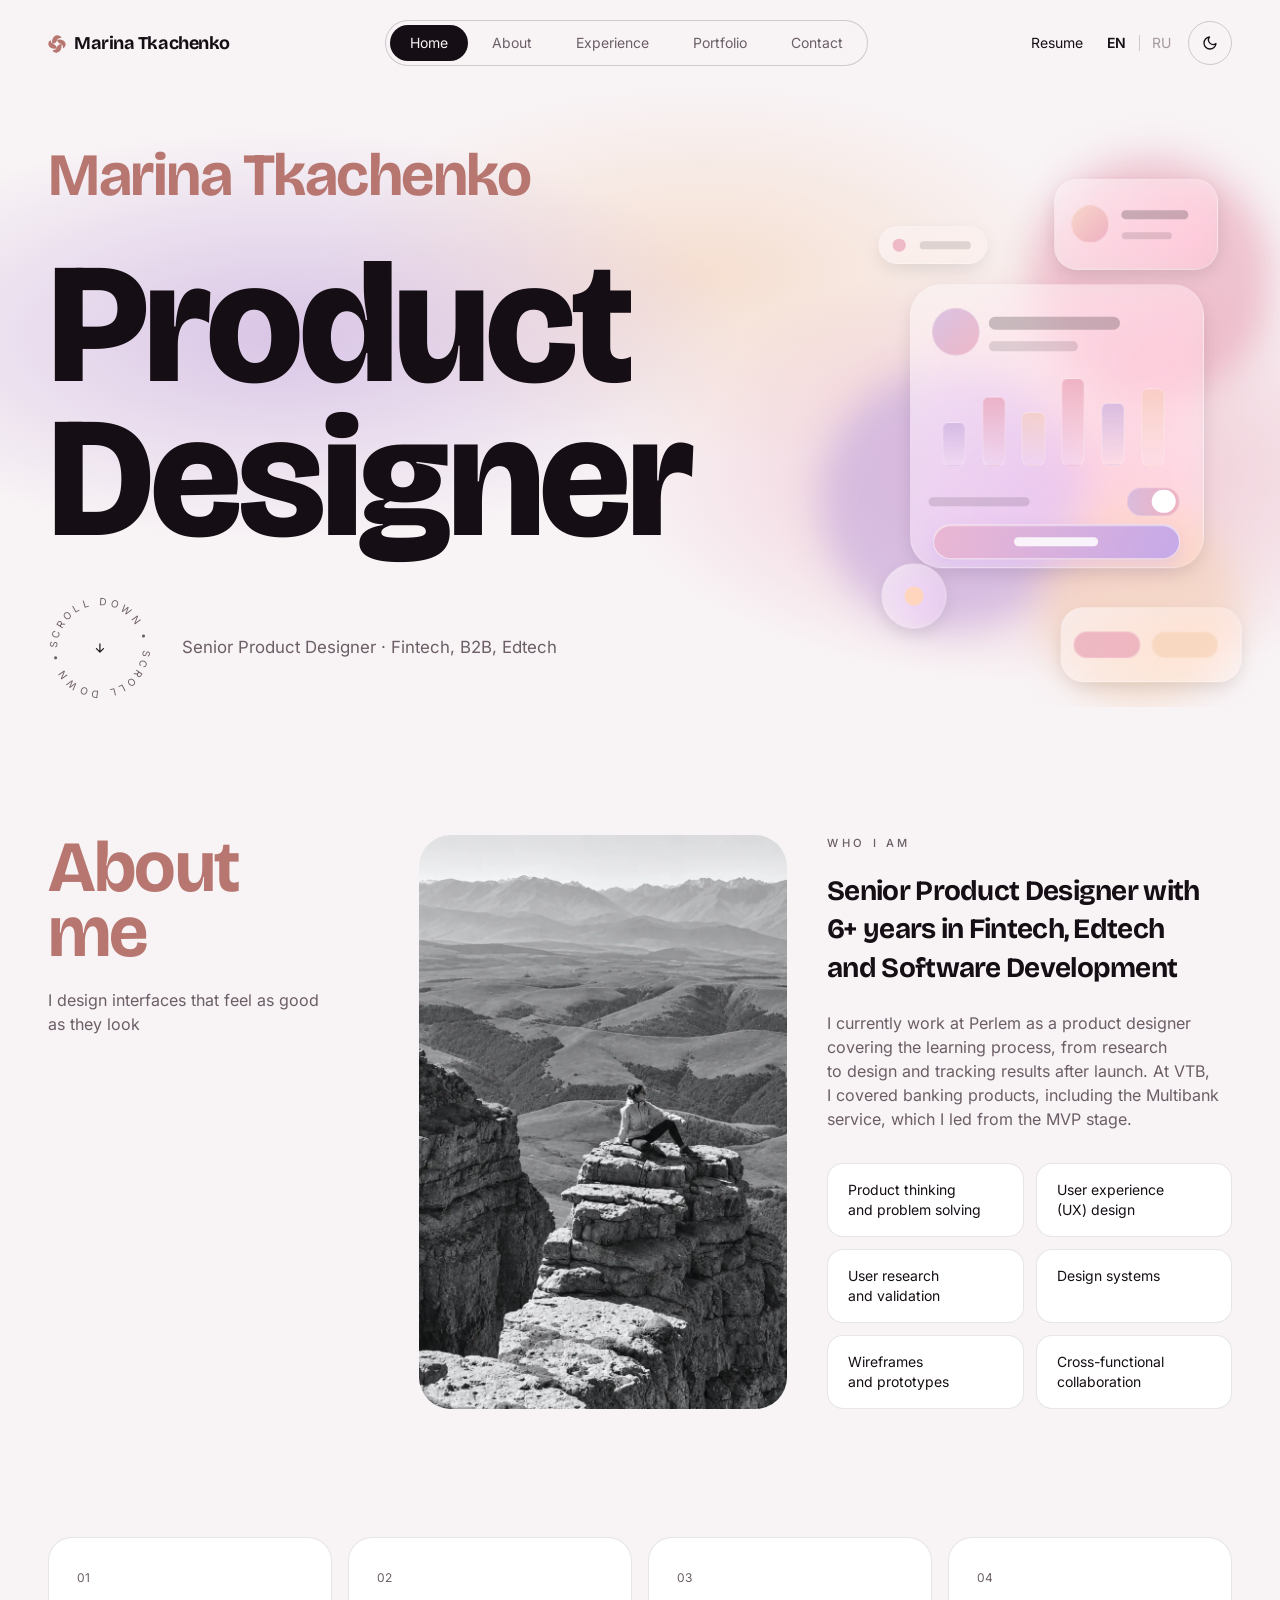
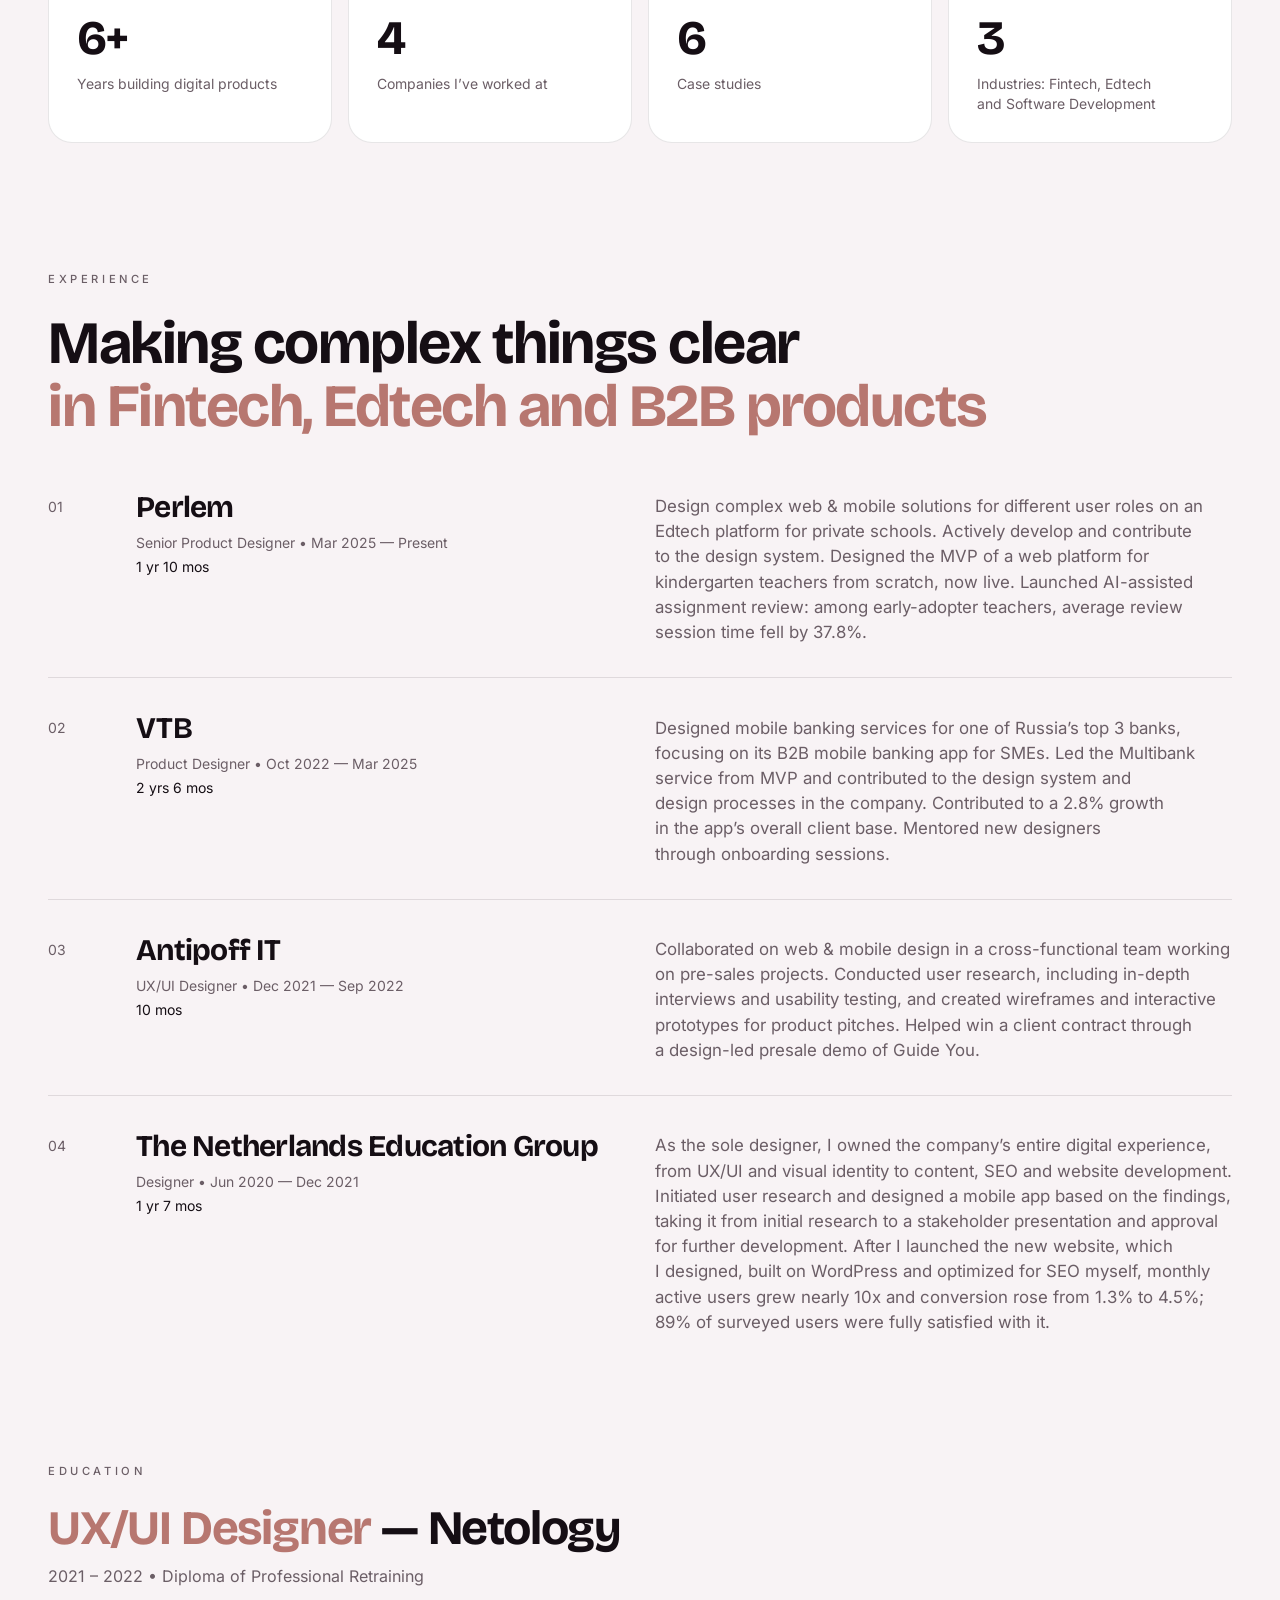
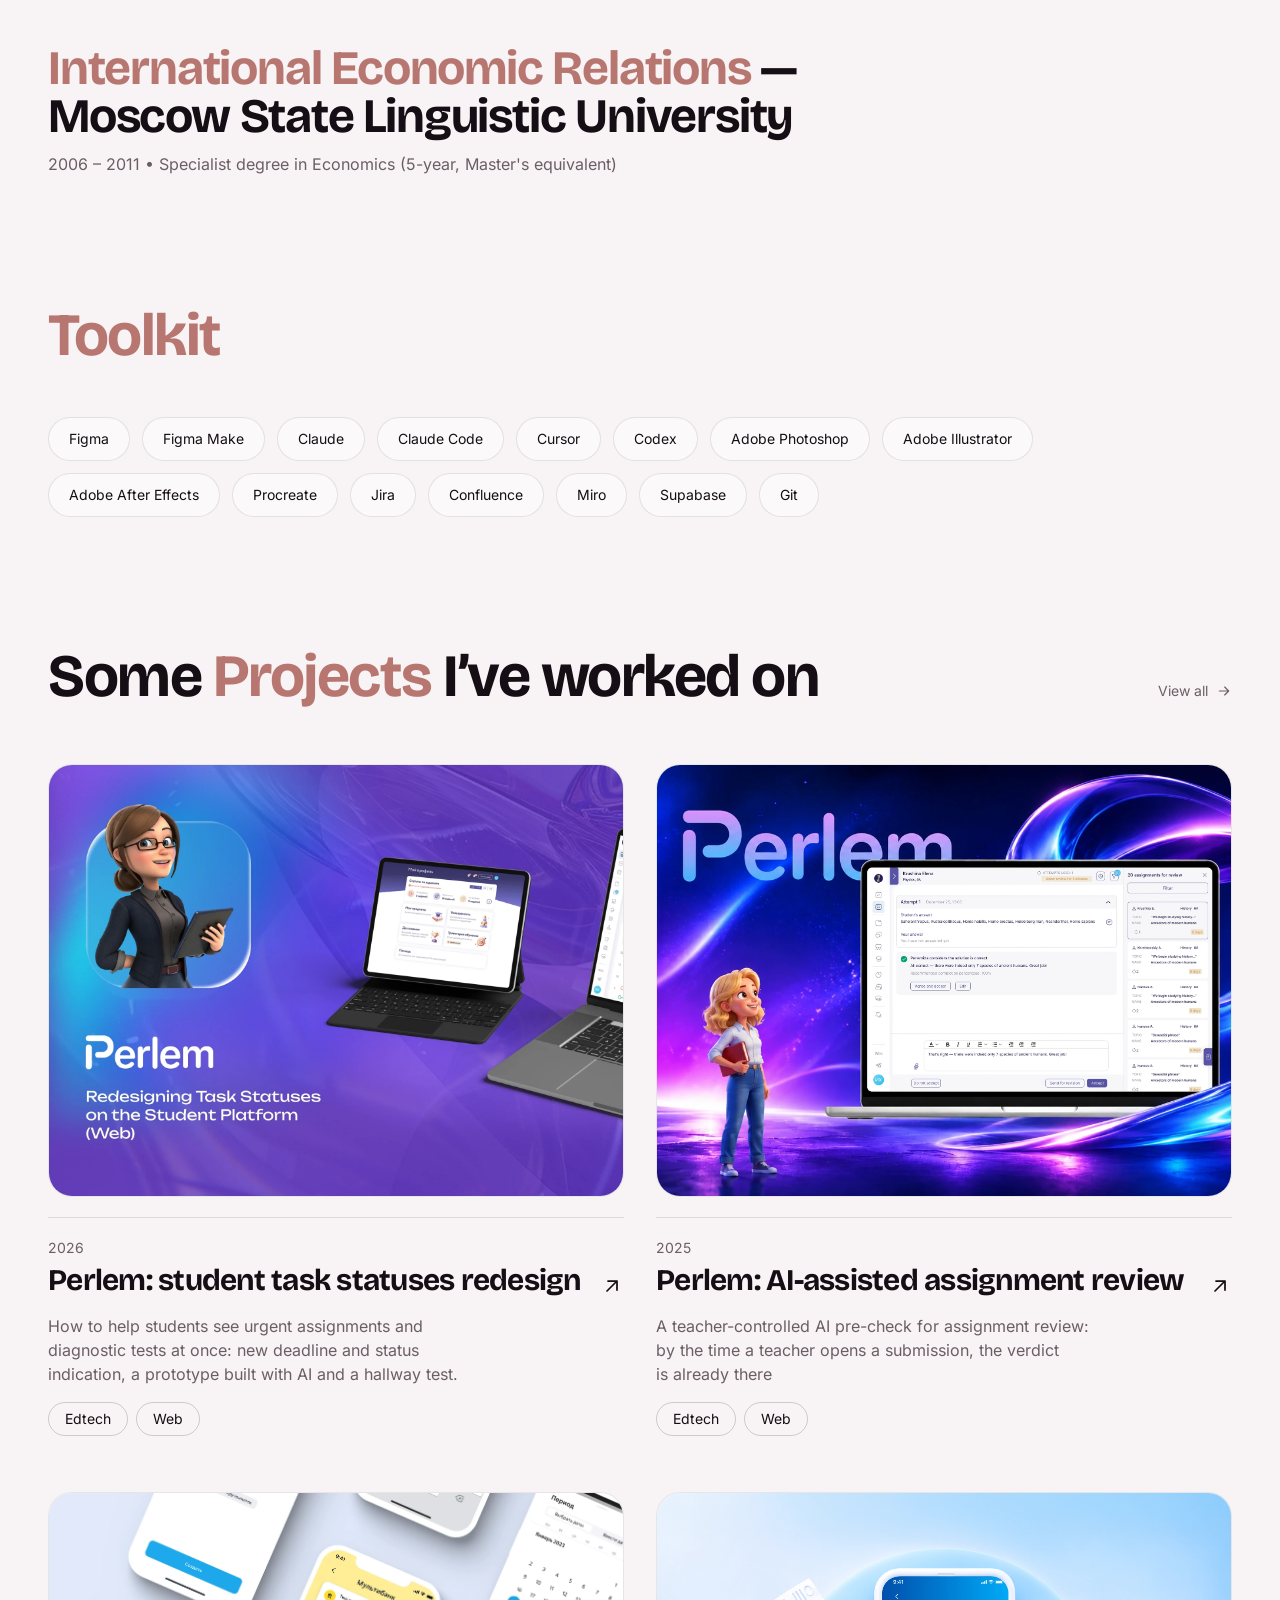
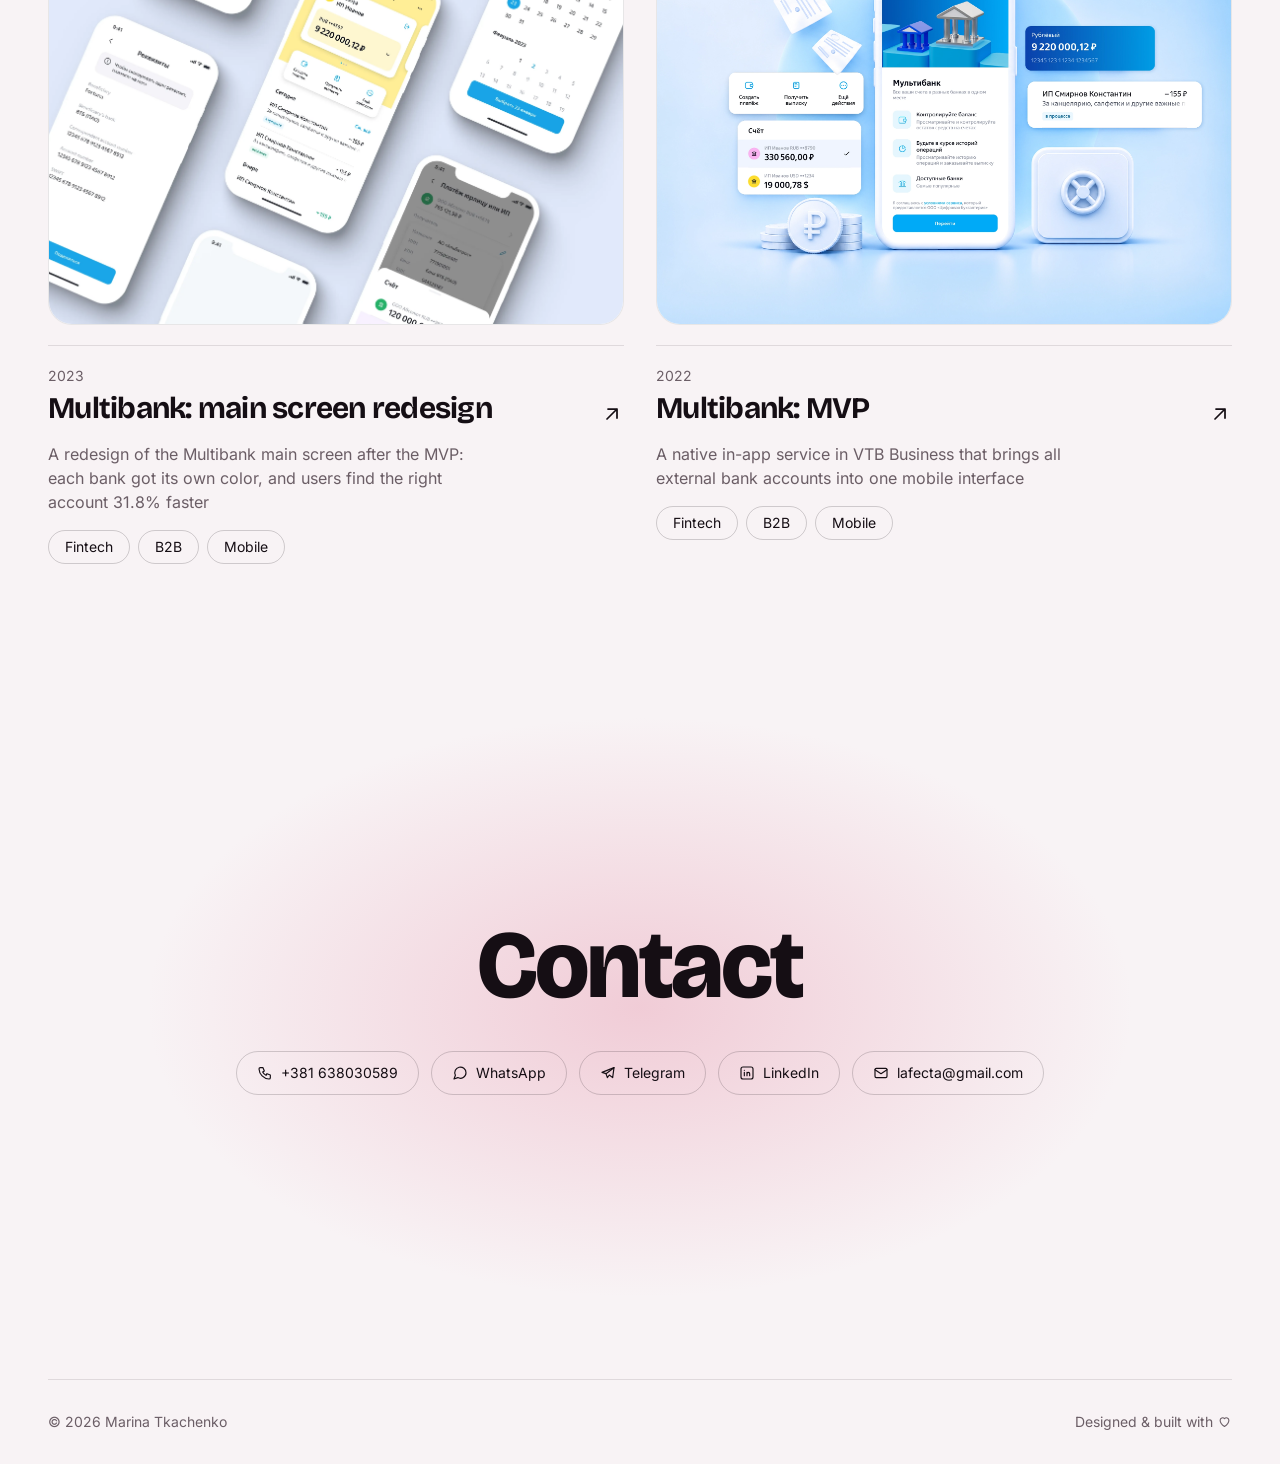
==== en/index.html @ 2d6cccb9 "Prepare for custom domain and social previews" ====
<!DOCTYPE html>
<html lang="en">
<head>
  <meta charset="UTF-8" />
  <meta name="viewport" content="width=device-width, initial-scale=1.0" />
  <title>Marina Tkachenko — Senior Product Designer</title>
  <meta name="robots" content="noindex" />
  <link rel="canonical" href="https://marinatkachenko.com/" />
  <link rel="icon" type="image/svg+xml" href="/favicon.svg" />
  <script>location.replace('/?lang=en' + location.hash);</script>
  <meta http-equiv="refresh" content="0; url=/?lang=en" />
</head>
<body>
  <p><a href="/?lang=en">Go to the home page</a></p>
</body>
</html>
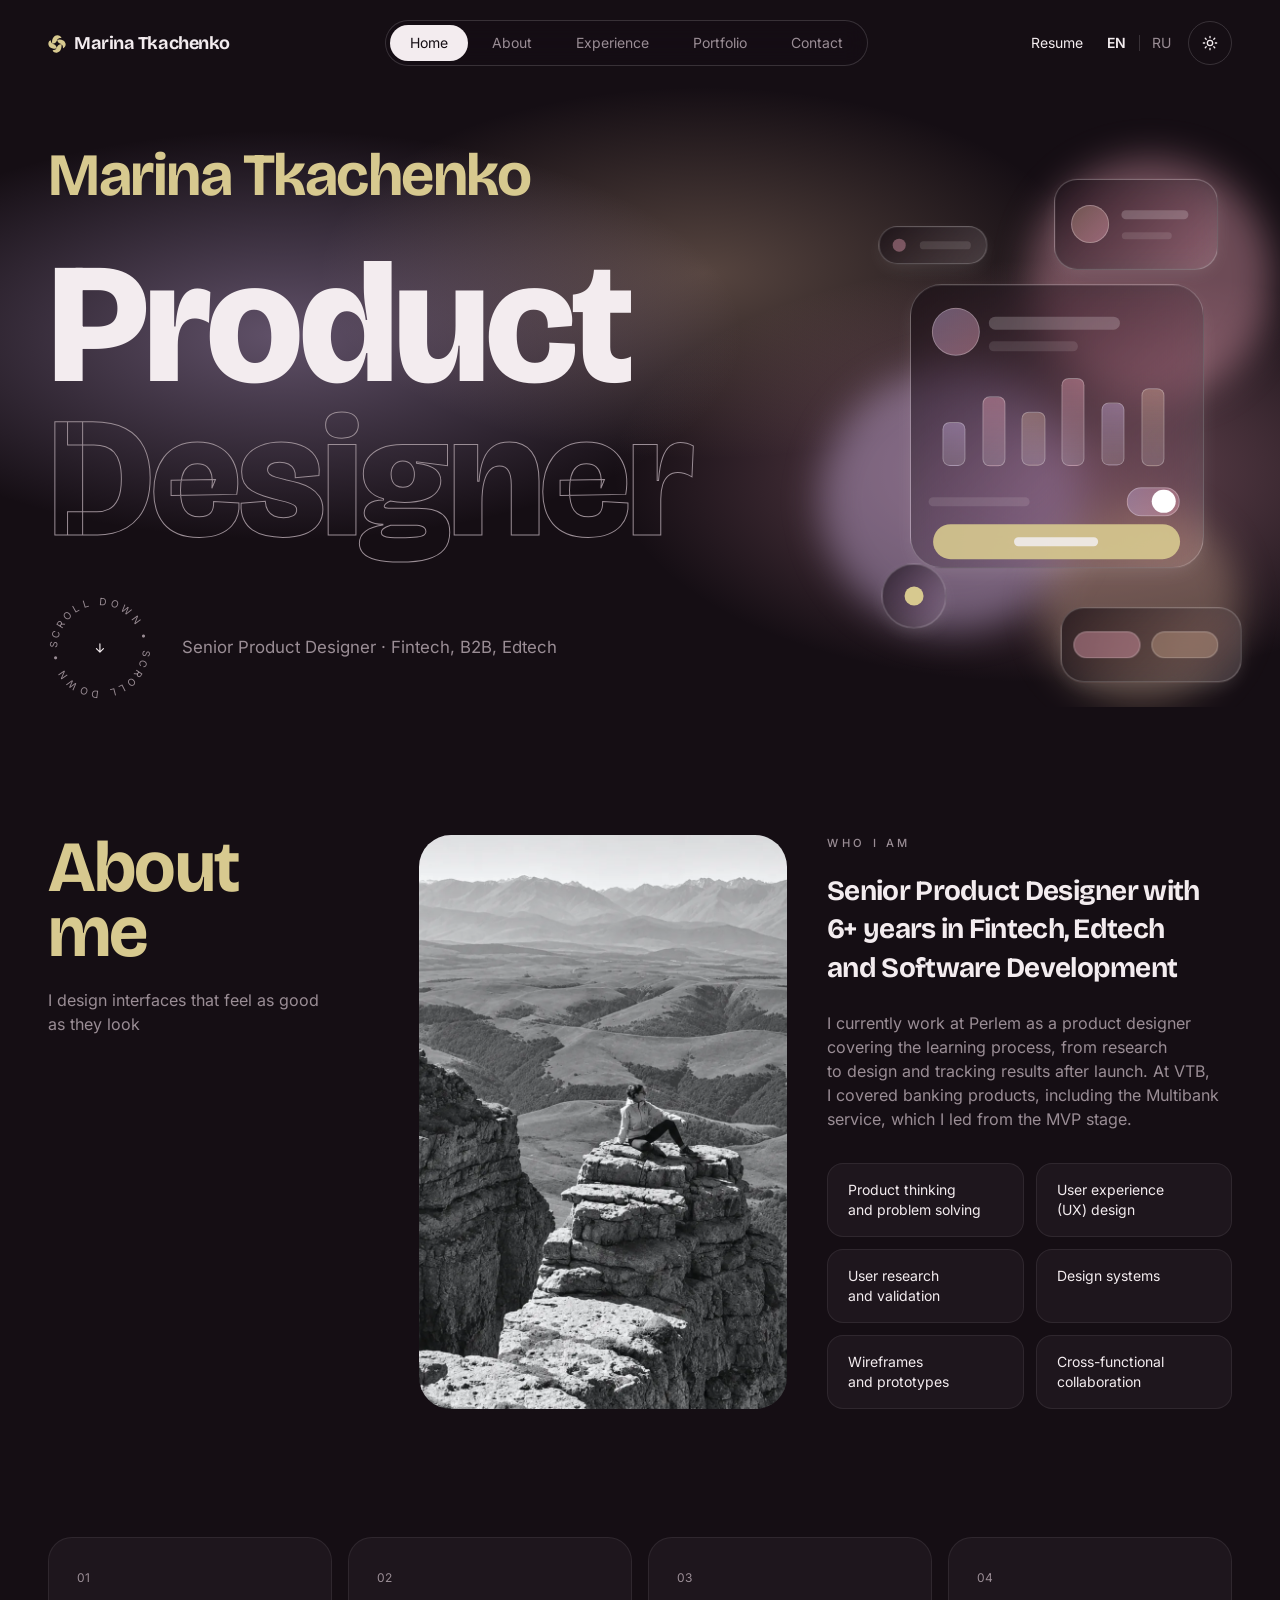
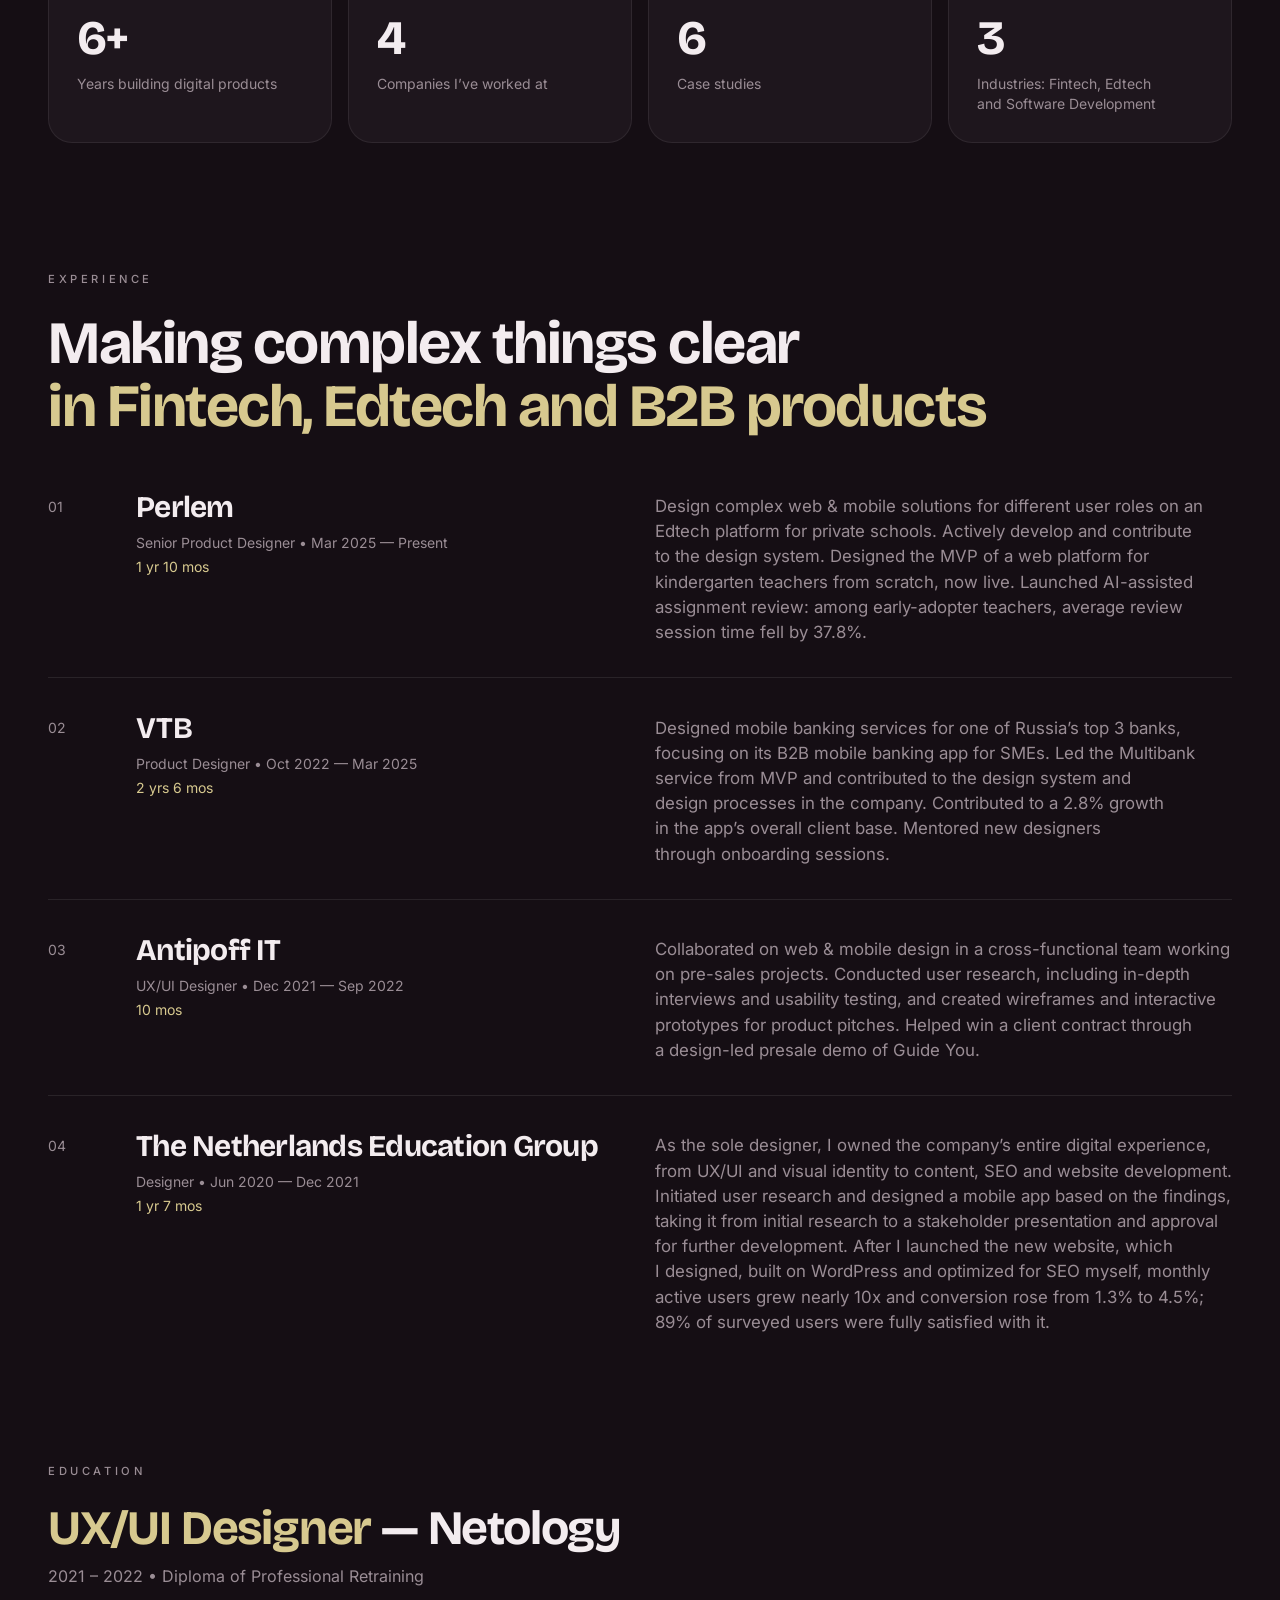
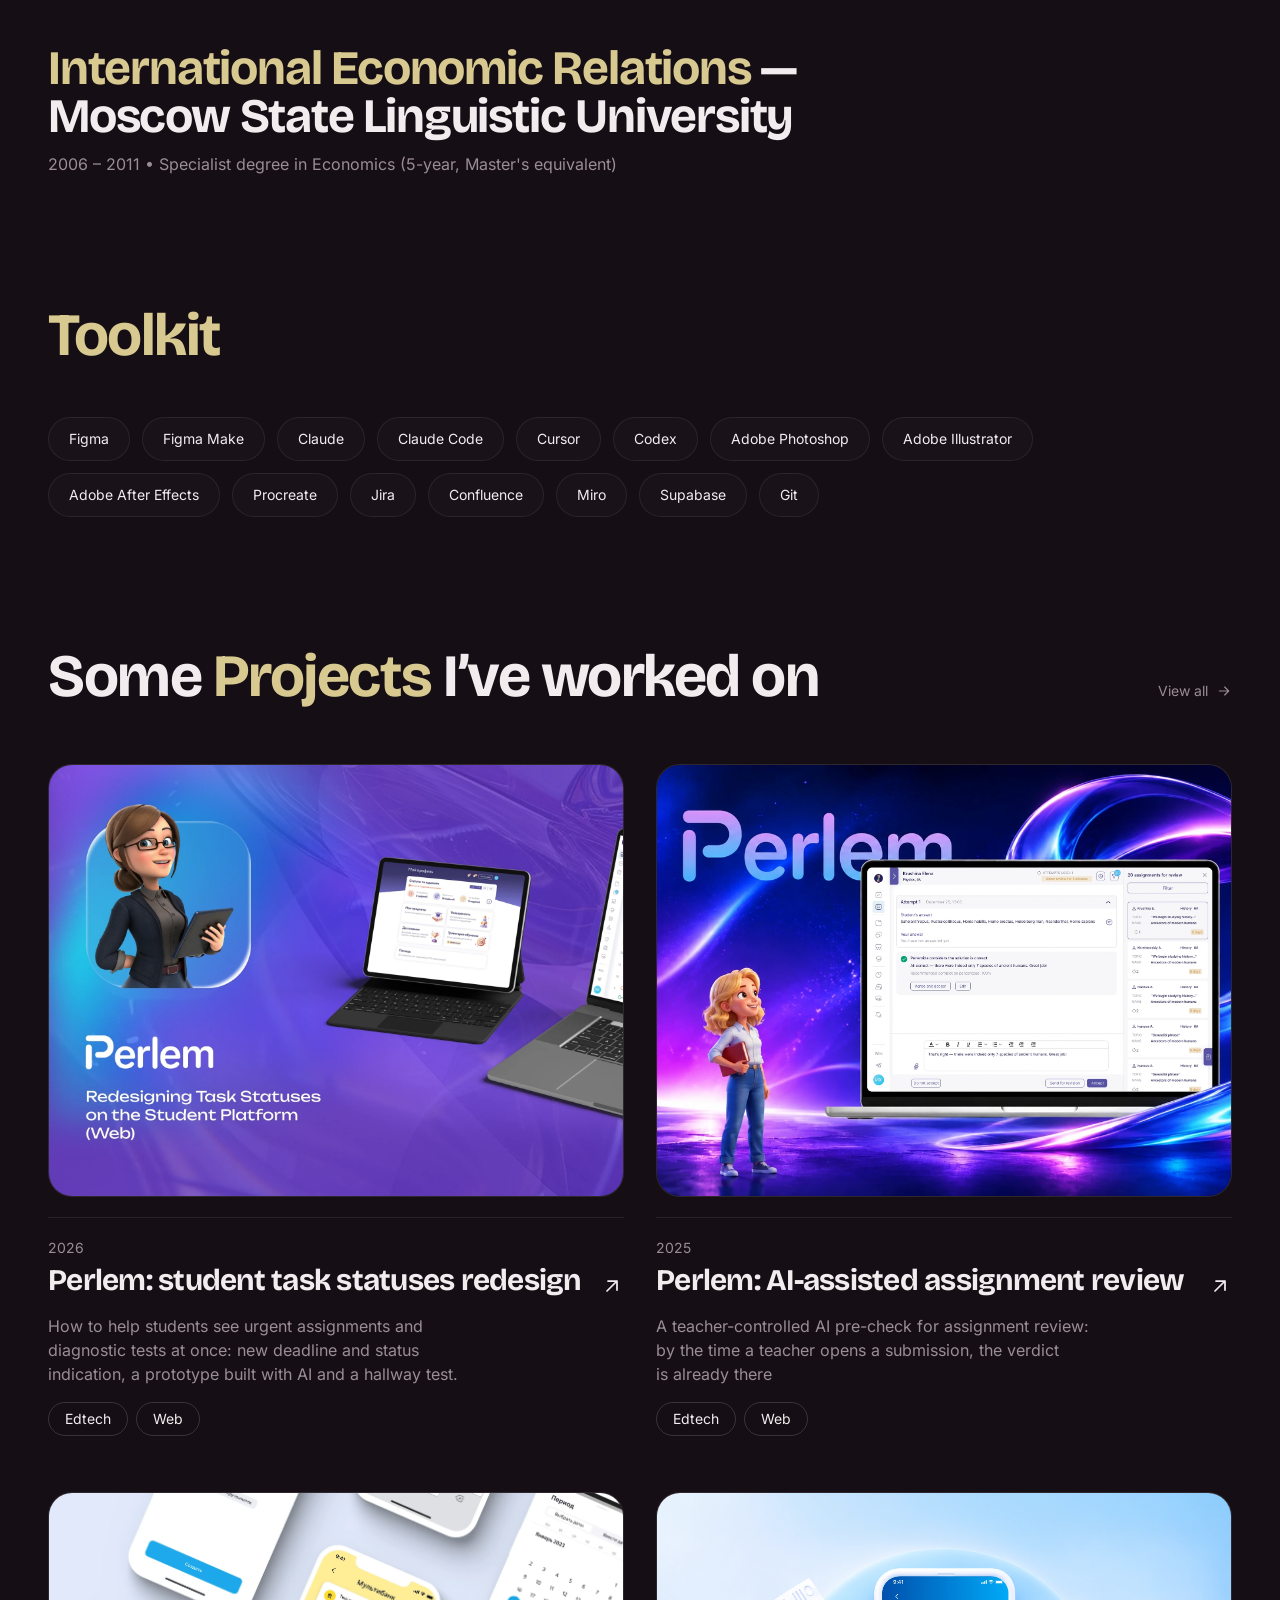
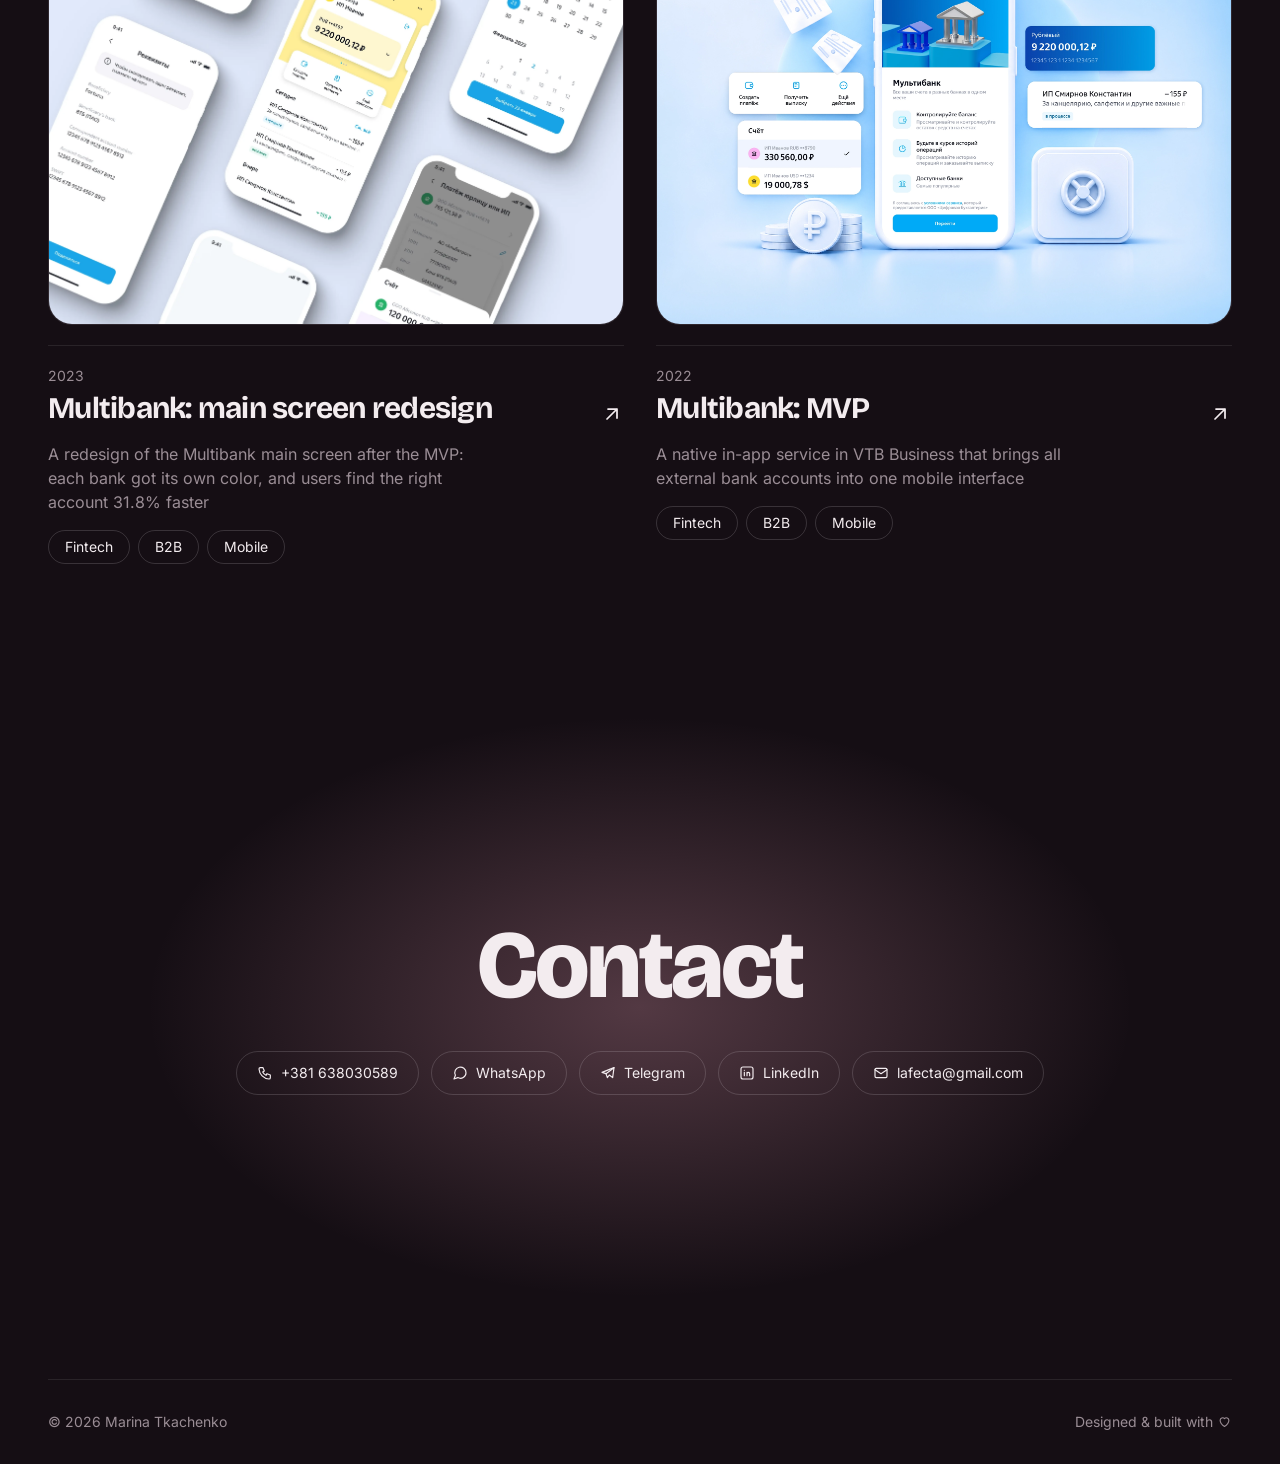
==== commit dc4981b9: "Set EN and dark as defaults, improve mobile layout" ====
--- a/en/index.html
+++ b/en/index.html
@@ -1,5 +1,5 @@
 <!DOCTYPE html>
-<html lang="en">
+<html lang="en" data-theme="dark">
 <head>
   <meta charset="UTF-8" />
   <meta name="viewport" content="width=device-width, initial-scale=1.0" />
@@ -7,6 +7,24 @@
   <meta name="robots" content="noindex" />
   <link rel="canonical" href="https://marinatkachenko.com/" />
   <link rel="icon" type="image/svg+xml" href="/favicon.svg" />
+  <!-- Language and theme before first paint: the address, then the saved choice, then English and dark (same order as js/i18n.js) -->
+  <meta name="color-scheme" content="dark" />
+  <meta name="theme-color" content="#150E14" />
+  <script>
+    (function () {
+      var root = document.documentElement, lang = null, theme = null;
+      var query = new URLSearchParams(location.search).get('lang');
+      var path = (location.pathname.match(/\/(en|ru)\/?$/) || [])[1];
+      try { lang = localStorage.getItem('site-lang'); theme = localStorage.getItem('site-theme'); } catch (e) {}
+      if (query === 'en' || query === 'ru') lang = query;
+      if (path) lang = path;
+      root.lang = lang === 'ru' ? 'ru' : 'en';
+      if (theme !== 'light') return;
+      root.dataset.theme = 'light';
+      document.querySelector('meta[name="color-scheme"]').content = 'light';
+      document.querySelector('meta[name="theme-color"]').content = '#F8F3F5';
+    })();
+  </script>
   <script>location.replace('/?lang=en' + location.hash);</script>
   <meta http-equiv="refresh" content="0; url=/?lang=en" />
 </head>
